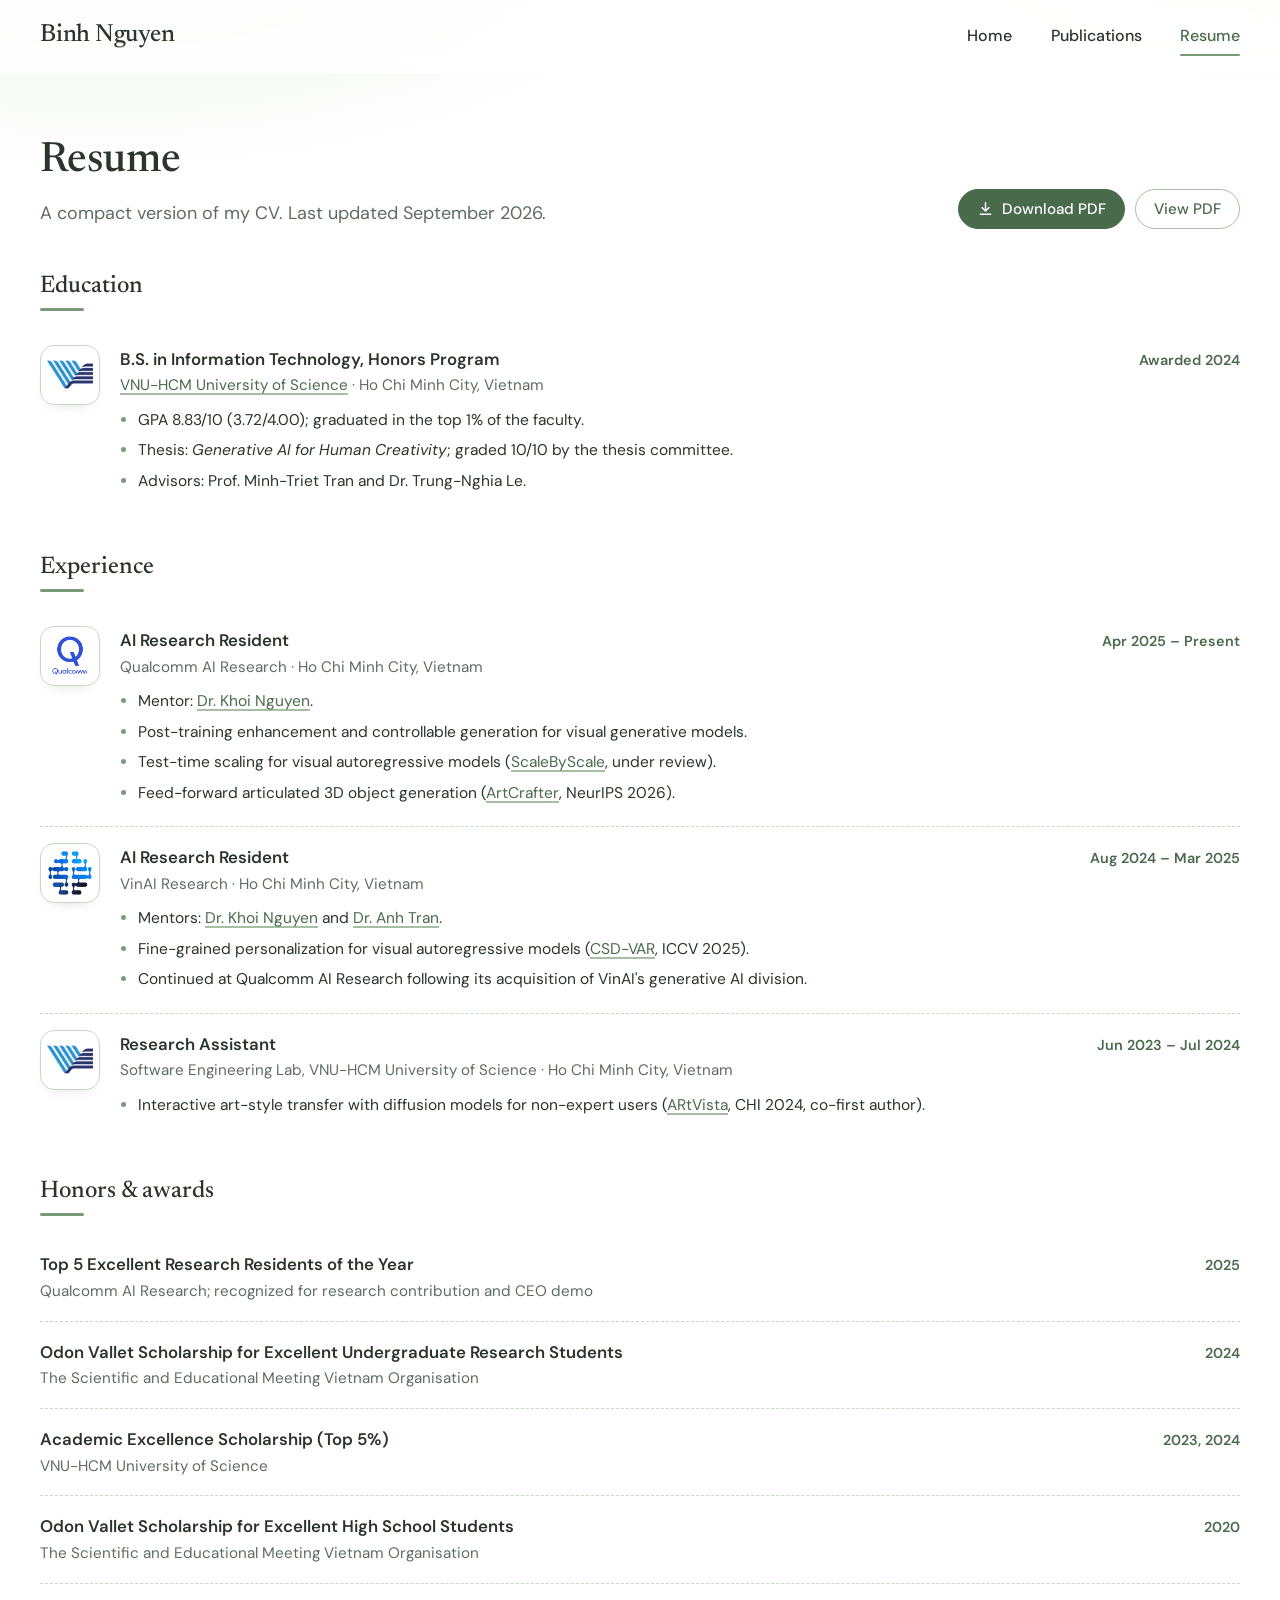
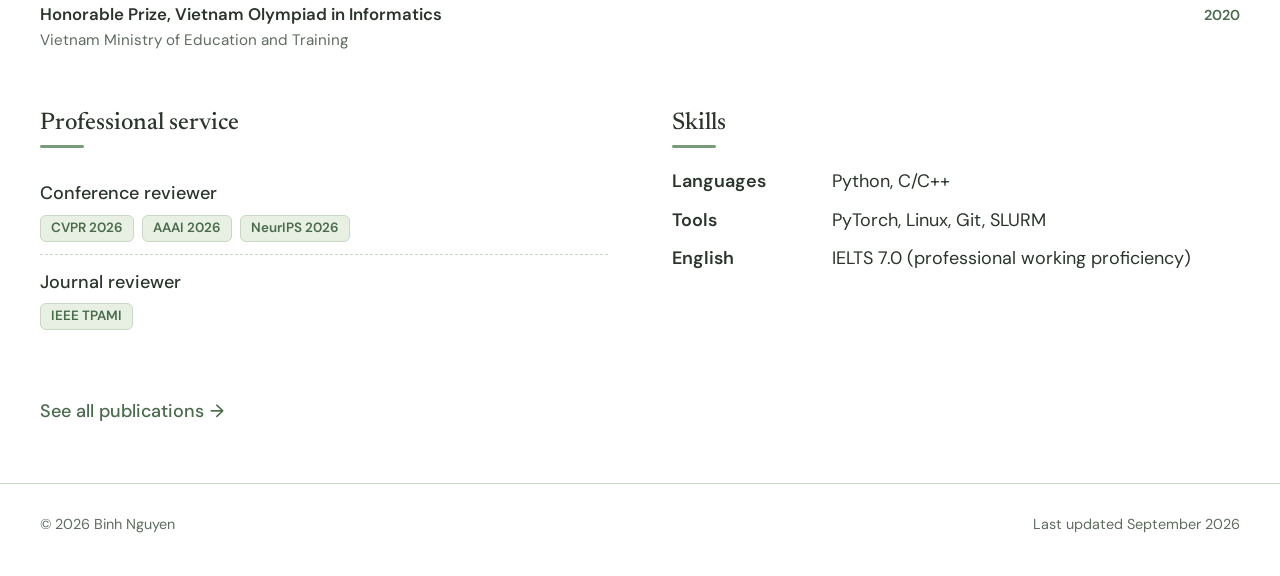
==== resume.html @ 0cb926fc "Redesign academic homepage New static site: home (about, news, research interests with pixel-art sto" ====
<!doctype html>
<html lang="en">
<head>
  <meta charset="UTF-8">
  <meta name="viewport" content="width=device-width, initial-scale=1">
  <script>document.documentElement.classList.add("js");</script>

  <!-- Google tag (gtag.js) -->
  <script async src="https://www.googletagmanager.com/gtag/js?id=G-DWE0Q09M8Z"></script>
  <script>
    window.dataLayer = window.dataLayer || [];
    function gtag(){dataLayer.push(arguments);}
    gtag('js', new Date());
    gtag('config', 'G-DWE0Q09M8Z');
  </script>

  <title>Resume · Binh Nguyen</title>
  <meta name="description" content="Resume of Quang-Binh (Binh) Nguyen: AI Research Resident at Qualcomm AI Research; B.S. in Information Technology (Honors Program), VNU-HCM University of Science.">
  <meta name="author" content="Quang-Binh Nguyen">
  <link rel="canonical" href="https://nqbinhcs.github.io/resume.html">

  <link rel="icon" href="assets/img/favicon.svg" type="image/svg+xml">
  <link rel="preconnect" href="https://fonts.googleapis.com">
  <link rel="preconnect" href="https://fonts.gstatic.com" crossorigin>
  <link href="https://fonts.googleapis.com/css2?family=DM+Sans:ital,opsz,wght@0,9..40,400;0,9..40,500;0,9..40,600;1,9..40,400&family=Newsreader:ital,opsz,wght@0,6..72,400;0,6..72,500;0,6..72,600;1,6..72,400&display=swap" rel="stylesheet">
  <link rel="stylesheet" href="assets/css/style.css">
</head>

<body>
  <header class="topbar">
    <div class="wrap">
      <a class="brand" href="index.html">Binh Nguyen</a>
      <nav class="nav" aria-label="Main">
        <a href="index.html">Home</a>
        <a href="publications.html">Publications</a>
        <a href="resume.html" aria-current="page">Resume</a>
      </nav>
    </div>
  </header>

  <main class="wrap">
    <header class="page-head resume-head reveal">
      <div>
        <h1>Resume</h1>
        <p>A compact version of my CV. Last updated September 2026.</p>
      </div>
      <div class="actions">
        <a class="btn" href="Binh_Nguyen_Resume.pdf" download>
          <svg viewBox="0 0 24 24" aria-hidden="true"><path d="M11 3h2v10.2l3.6-3.6 1.4 1.4-6 6-6-6 1.4-1.4 3.6 3.6V3ZM4 19h16v2H4v-2Z"/></svg>
          Download PDF</a>
        <a class="btn ghost" href="Binh_Nguyen_Resume.pdf" target="_blank" rel="noopener">View PDF</a>
      </div>
    </header>

    <!-- Education -->
    <section class="cv-section reveal" aria-labelledby="edu">
      <h2 class="section-title" id="edu">Education</h2>
      <div class="cv-entry">
        <div class="logo"><img src="assets/img/logos/vnuhcm.png" alt="Vietnam National University Ho Chi Minh City logo"></div>
        <div>
          <div class="cv-top">
            <span class="cv-title">B.S. in Information Technology, Honors Program</span>
            <span class="cv-when">Awarded 2024</span>
          </div>
          <p class="cv-sub"><a href="https://hcmus.edu.vn/" target="_blank" rel="noopener">VNU-HCM University of Science</a> · Ho Chi Minh City, Vietnam</p>
          <ul>
            <li>GPA 8.83/10 (3.72/4.00); graduated in the top 1% of the faculty.</li>
            <li>Thesis: <em>Generative AI for Human Creativity</em>; graded 10/10 by the thesis committee.</li>
            <li>Advisors: Prof. Minh-Triet Tran and Dr. Trung-Nghia Le.</li>
          </ul>
        </div>
      </div>
    </section>

    <!-- Experience -->
    <section class="cv-section reveal" aria-labelledby="exp">
      <h2 class="section-title" id="exp">Experience</h2>
      <div class="cv-entry">
        <div class="logo"><img src="assets/img/logos/qualcomm.png" alt="Qualcomm logo"></div>
        <div>
          <div class="cv-top">
            <span class="cv-title">AI Research Resident</span>
            <span class="cv-when">Apr 2025 – Present</span>
          </div>
          <p class="cv-sub">Qualcomm AI Research · Ho Chi Minh City, Vietnam</p>
          <ul>
            <li>Mentor: <a href="https://www.khoinguyen.org/" target="_blank" rel="noopener">Dr. Khoi Nguyen</a>.</li>
            <li>Post-training enhancement and controllable generation for visual generative models.</li>
            <li>Test-time scaling for visual autoregressive models (<a href="publications.html#scalebyscale">ScaleByScale</a>, under review).</li>
            <li>Feed-forward articulated 3D object generation (<a href="publications.html#artcrafter">ArtCrafter</a>, NeurIPS 2026).</li>
          </ul>
        </div>
      </div>
      <div class="cv-entry">
        <div class="logo"><img src="assets/img/logos/vinai.png" alt="VinAI logo"></div>
        <div>
          <div class="cv-top">
            <span class="cv-title">AI Research Resident</span>
            <span class="cv-when">Aug 2024 – Mar 2025</span>
          </div>
          <p class="cv-sub">VinAI Research · Ho Chi Minh City, Vietnam</p>
          <ul>
            <li>Mentors: <a href="https://www.khoinguyen.org/" target="_blank" rel="noopener">Dr. Khoi Nguyen</a> and <a href="https://scholar.google.com/citations?user=FYZ5ODQAAAAJ&amp;hl=en" target="_blank" rel="noopener">Dr. Anh Tran</a>.</li>
            <li>Fine-grained personalization for visual autoregressive models (<a href="publications.html#csd-var">CSD-VAR</a>, ICCV 2025).</li>
            <li>Continued at Qualcomm AI Research following its acquisition of VinAI's generative AI division.</li>
          </ul>
        </div>
      </div>
      <div class="cv-entry">
        <div class="logo"><img src="assets/img/logos/vnuhcm.png" alt="Vietnam National University Ho Chi Minh City logo"></div>
        <div>
          <div class="cv-top">
            <span class="cv-title">Research Assistant</span>
            <span class="cv-when">Jun 2023 – Jul 2024</span>
          </div>
          <p class="cv-sub">Software Engineering Lab, VNU-HCM University of Science · Ho Chi Minh City, Vietnam</p>
          <ul>
            <li>Interactive art-style transfer with diffusion models for non-expert users (<a href="publications.html#artvista">ARtVista</a>, CHI 2024, co-first author).</li>
          </ul>
        </div>
      </div>
    </section>

    <!-- Honors -->
    <section class="cv-section reveal" aria-labelledby="awards">
      <h2 class="section-title" id="awards">Honors &amp; awards</h2>
      <div class="cv-entry plain">
        <div>
          <div class="cv-top"><span class="cv-title">Top 5 Excellent Research Residents of the Year</span><span class="cv-when">2025</span></div>
          <p class="cv-sub">Qualcomm AI Research; recognized for research contribution and CEO demo</p>
        </div>
      </div>
      <div class="cv-entry plain">
        <div>
          <div class="cv-top"><span class="cv-title">Odon Vallet Scholarship for Excellent Undergraduate Research Students</span><span class="cv-when">2024</span></div>
          <p class="cv-sub">The Scientific and Educational Meeting Vietnam Organisation</p>
        </div>
      </div>
      <div class="cv-entry plain">
        <div>
          <div class="cv-top"><span class="cv-title">Academic Excellence Scholarship (Top 5%)</span><span class="cv-when">2023, 2024</span></div>
          <p class="cv-sub">VNU-HCM University of Science</p>
        </div>
      </div>
      <div class="cv-entry plain">
        <div>
          <div class="cv-top"><span class="cv-title">Odon Vallet Scholarship for Excellent High School Students</span><span class="cv-when">2020</span></div>
          <p class="cv-sub">The Scientific and Educational Meeting Vietnam Organisation</p>
        </div>
      </div>
      <div class="cv-entry plain">
        <div>
          <div class="cv-top"><span class="cv-title">Honorable Prize, Vietnam Olympiad in Informatics</span><span class="cv-when">2020</span></div>
          <p class="cv-sub">Vietnam Ministry of Education and Training</p>
        </div>
      </div>
    </section>

    <!-- Service + skills -->
    <section class="cv-section two-col reveal" aria-label="Service and skills">
      <div>
        <h2 class="section-title" id="service">Professional service</h2>
        <ul class="plain-list">
          <li><span class="what">Conference reviewer
            <span class="venue-row"><span class="venue">CVPR 2026</span><span class="venue">AAAI 2026</span><span class="venue">NeurIPS 2026</span></span></span></li>
          <li><span class="what">Journal reviewer
            <span class="venue-row"><span class="venue">IEEE TPAMI</span></span></span></li>
        </ul>
      </div>
      <div>
        <h2 class="section-title" id="skills">Skills</h2>
        <dl class="skills">
          <dt>Languages</dt><dd>Python, C/C++</dd>
          <dt>Tools</dt><dd>PyTorch, Linux, Git, SLURM</dd>
          <dt>English</dt><dd>IELTS 7.0 (professional working proficiency)</dd>
        </dl>
      </div>
    </section>

    <p class="reveal" style="margin: 28px 0 56px">
      <a class="more-link" href="publications.html">See all publications <span aria-hidden="true">→</span></a>
    </p>
  </main>

  <footer class="footer">
    <div class="wrap">
      <span>© <span id="year">2026</span> Binh Nguyen</span>
      <span>Last updated September 2026</span>
    </div>
  </footer>

  <script src="assets/js/main.js"></script>
</body>
</html>
---- assets/css/style.css ----
/* ==========================================================================
   Binh Nguyen — academic homepage
   Palette: #E7F0E2 #C7D9C4 #A6BFA2 #7A9B7A on white
   ========================================================================== */

:root {
  --bg: #FFFFFF;
  --tint: #F5F9F3;         /* barely-green wash for boxes */
  --surface: #E7F0E2;
  --line: #C7D9C4;
  --accent-soft: #A6BFA2;
  --accent: #7A9B7A;
  --accent-ink: #4A6A4C;   /* deeper green for text-size links (contrast >= 4.5:1) */
  --text: #2B352C;
  --muted: #5F6C60;
  --white: #FFFFFF;

  --serif: 'Newsreader', Georgia, 'Times New Roman', serif;
  --sans: 'DM Sans', -apple-system, BlinkMacSystemFont, 'Segoe UI', sans-serif;

  --radius: 14px;
  --shadow: 0 10px 30px -12px rgba(43, 53, 44, 0.22);
  --ease: cubic-bezier(.2, .7, .2, 1);
  --page: 1280px;
  --gutter: clamp(16px, 4vw, 40px);
}

*, *::before, *::after { box-sizing: border-box; }

html { scroll-behavior: smooth; scroll-padding-top: 88px; }

body {
  margin: 0;
  background:
    radial-gradient(900px 420px at 8% -120px, rgba(199, 217, 196, .45), transparent 70%),
    radial-gradient(700px 360px at 100% -160px, rgba(231, 240, 226, .8), transparent 70%),
    var(--bg);
  background-repeat: no-repeat;
  color: var(--text);
  font-family: var(--sans);
  font-size: 18px;
  line-height: 1.7;
  -webkit-font-smoothing: antialiased;
  text-rendering: optimizeLegibility;
}

img, video { max-width: 100%; display: block; }

a {
  color: var(--accent-ink);
  text-decoration: underline;
  text-decoration-color: var(--accent-soft);
  text-decoration-thickness: 1.5px;
  text-underline-offset: 3px;
  transition: color .2s, text-decoration-color .2s;
}
a:hover { color: var(--text); text-decoration-color: var(--accent); }

:focus-visible { outline: 2px solid var(--accent); outline-offset: 3px; border-radius: 4px; }

h1, h2, h3 { font-family: var(--serif); font-weight: 500; line-height: 1.25; margin: 0; color: var(--text); }

strong, b { font-weight: 600; }

::selection { background: var(--line); }

.wrap { max-width: var(--page); margin: 0 auto; padding: 0 var(--gutter); }

/* ---------- Top bar ---------- */
.topbar {
  position: sticky; top: 0; z-index: 50;
  background: rgba(255, 255, 255, 0.78);
  backdrop-filter: saturate(140%) blur(10px);
  -webkit-backdrop-filter: saturate(140%) blur(10px);
  border-bottom: 1px solid transparent;
  transition: border-color .3s, box-shadow .3s;
}
.topbar.scrolled { border-bottom-color: var(--line); box-shadow: 0 6px 20px -18px rgba(43,53,44,.5); }
.topbar .wrap { display: flex; align-items: center; justify-content: space-between; height: 72px; gap: 16px; }

.brand {
  font-family: var(--serif); font-size: 1.55rem; font-weight: 500;
  color: var(--text); text-decoration: none; letter-spacing: -0.01em; white-space: nowrap;
}
.brand:hover { color: var(--accent-ink); }

.nav { display: flex; gap: clamp(14px, 3vw, 40px); }
.nav a {
  position: relative; color: var(--text); text-decoration: none;
  font-size: 1rem; font-weight: 500; padding: 4px 0;
}
.nav a::after {
  content: ""; position: absolute; left: 0; right: 0; bottom: -2px; height: 2px;
  background: var(--accent); border-radius: 2px;
  transform: scaleX(0); transform-origin: left; transition: transform .35s var(--ease);
}
.nav a:hover::after, .nav a[aria-current="page"]::after { transform: scaleX(1); }
.nav a[aria-current="page"] { color: var(--accent-ink); }

/* ---------- Hero (three columns, as sketched) ---------- */
.hero {
  display: grid;
  grid-template-columns: 270px minmax(0, 1fr) 350px;
  align-items: stretch;
  margin: clamp(32px, 7vh, 72px) auto clamp(48px, 8vh, 88px);
}
.hero > * { padding: 4px clamp(24px, 3vw, 44px); }
.hero > :first-child { padding-left: 0; }
.hero > :last-child { padding-right: 0; }
.hero-about { border-left: 2px solid var(--line); }

.hero-photo { display: flex; flex-direction: column; justify-content: flex-start; gap: 16px; padding-top: 8px; }
.hero-photo .socials { display: grid; grid-template-columns: 1fr 1fr; margin-top: 4px; }
.hero-photo .socials a { justify-content: flex-start; }
.photo-frame {
  position: relative; border-radius: 18px;
  transition: transform .5s var(--ease);
}
.photo-frame::before {
  content: ""; position: absolute; inset: 0; border-radius: inherit;
  background: var(--surface); border: 1.5px solid var(--accent-soft);
  transform: translate(10px, 10px); transition: transform .5s var(--ease); z-index: 0;
}
.photo-frame img {
  position: relative; z-index: 1; width: 100%; aspect-ratio: 4 / 5; object-fit: cover;
  height: auto; object-position: 57% 55%; border-radius: inherit;
}
.photo-frame:hover { transform: translate(-3px, -3px); }
.photo-frame:hover::before { transform: translate(15px, 15px); }

.photo-quote {
  margin: 6px 0 0; font-family: var(--serif); font-style: italic;
  font-size: 1.1rem; line-height: 1.5; color: var(--muted);
}

.eyebrow {
  display: inline-block; font-family: var(--serif); font-size: 1.65rem; font-weight: 500;
  margin-bottom: 14px; position: relative;
}

.hero-about p { margin: 0 0 12px; max-width: 64ch; }
.hero-about .hello { font-family: var(--serif); font-size: 1.35rem; margin-bottom: 10px; }

.socials { display: flex; flex-wrap: wrap; gap: 8px; margin: 18px 0 0; padding: 0; list-style: none; }
.socials a {
  display: inline-flex; align-items: center; gap: 8px;
  padding: 5px 13px 5px 11px; border-radius: 999px;
  background: var(--surface); border: 1px solid var(--line);
  color: var(--text); text-decoration: none; font-size: .92rem; font-weight: 500;
  transition: background .25s, transform .25s var(--ease), border-color .25s;
}
.socials a:hover { background: var(--line); border-color: var(--accent-soft); transform: translateY(-2px); }
.socials svg { width: 17px; height: 17px; fill: var(--accent-ink); flex: none; }

/* News column — a soft box */
.hero > .hero-news {
  display: flex; flex-direction: column; min-height: 0;
  margin-left: clamp(8px, 1.5vw, 20px);
  padding: 22px 22px 14px;
  background: var(--tint); border: 1px solid var(--line); border-radius: 18px;
  box-shadow: 0 12px 30px -24px rgba(43,53,44,.35);
}
.hero-news .eyebrow { font-size: 1.45rem; margin-bottom: 10px; }
.news-scroll {
  /* height:0 + flex:1 → fills the column without making the hero taller */
  position: relative; flex: 1 1 auto; overflow-y: auto; height: 0; min-height: 220px;
  padding-right: 8px; margin-right: -8px;
  scrollbar-width: thin; scrollbar-color: var(--accent-soft) transparent;
  overscroll-behavior: contain;
  -webkit-mask-image: linear-gradient(to bottom, #000 82%, transparent);
          mask-image: linear-gradient(to bottom, #000 82%, transparent);
  transition: max-height .6s var(--ease);
}
.news-scroll.expanded { height: auto; -webkit-mask-image: none; mask-image: none; }
.news-list { list-style: none; margin: 0; padding: 0 0 24px; }
.news-list li {
  position: relative; padding: 0 0 12px 20px; font-size: .95rem; line-height: 1.6;
}
.news-list li + li { border-top: 1px dashed var(--line); padding-top: 12px; }
.news-list li + li::before { top: calc(12px + .55em); }
.news-list li::before {
  content: ""; position: absolute; left: 0; top: .55em; width: 8px; height: 8px;
  border-radius: 50%; background: var(--accent-soft); box-shadow: 0 0 0 3px var(--tint);
}
.news-list li:first-child::before { background: var(--accent); }
.news-date {
  display: block; font-size: .78rem; font-weight: 600; letter-spacing: .06em;
  color: var(--accent-ink); text-transform: uppercase;
}
.news-toggle {
  align-self: flex-start; margin-top: 6px;
  background: none; border: none; padding: 4px 0; cursor: pointer;
  font: 500 .92rem var(--sans); color: var(--accent-ink);
  display: inline-flex; align-items: center; gap: 6px;
}
.news-toggle:hover { color: var(--text); }
.news-toggle .chev { transition: transform .3s var(--ease); }
.news-toggle[aria-expanded="true"] .chev { transform: rotate(180deg); }

/* ---------- Sections ---------- */
.section { padding: clamp(36px, 6vh, 64px) 0; border-top: 1px solid var(--line); }
.section-title {
  font-size: clamp(1.6rem, 2.4vw, 1.9rem); margin-bottom: 26px; position: relative; padding-bottom: 10px;
}
.section-title::after {
  content: ""; position: absolute; left: 0; bottom: 0; width: 44px; height: 3px;
  background: var(--accent); border-radius: 3px;
}
.section-lead { max-width: 68ch; margin: 0 0 28px; color: var(--text); font-size: 1.05rem; }

/* Research interests */
.interests { list-style: none; padding: 0; margin: 0; display: grid; gap: 14px; }
.interest {
  position: relative; padding: 20px 24px 20px 64px;
  background: var(--white); border: 1px solid var(--line); border-radius: var(--radius);
  transition: transform .35s var(--ease), box-shadow .35s var(--ease), border-color .35s;
}
.interest:hover { transform: translateY(-2px); box-shadow: var(--shadow); border-color: var(--accent-soft); }
.interest .num {
  position: absolute; left: 20px; top: 20px; width: 30px; height: 30px; border-radius: 50%;
  display: grid; place-items: center; background: var(--surface); color: var(--accent-ink);
  font-family: var(--serif); font-size: 1rem; font-weight: 600;
}
.interest h3 { font-size: 1.22rem; margin-bottom: 4px; }
.interest p { margin: 0; max-width: 72ch; }
.interest.future { background: linear-gradient(120deg, var(--surface), var(--tint) 70%); border-style: dashed; }
.chips { display: flex; flex-wrap: wrap; gap: 8px; margin-top: 10px; }
.chip {
  display: inline-block; padding: 1px 12px; border-radius: 999px; font-size: .84rem; font-weight: 500;
  background: var(--surface); border: 1px solid var(--line); color: var(--accent-ink); text-decoration: none;
}
a.chip:hover { background: var(--line); color: var(--text); }

/* Publications */
.pubs { display: grid; gap: 18px; }
.pub {
  display: grid; grid-template-columns: 200px minmax(0, 1fr); gap: 24px; align-items: start;
  padding: 18px; border-radius: var(--radius); border: 1px solid transparent;
  transition: background .35s, box-shadow .35s var(--ease), transform .35s var(--ease), border-color .35s;
  scroll-margin-top: 96px;
}
.pub:hover { background: var(--tint); border-color: var(--line); box-shadow: var(--shadow); transform: translateY(-2px); }
.pub:target { background: var(--tint); border-color: var(--accent-soft); }
.pub.full { grid-template-columns: minmax(0, 36%) minmax(0, 1fr); gap: 32px; padding: 24px; }

.teaser {
  position: relative; border-radius: 10px; overflow: hidden; aspect-ratio: 16 / 10;
  background: var(--surface); border: 1px solid var(--line);
}
.teaser video, .teaser img { width: 100%; height: 100%; object-fit: contain; }
.teaser.placeholder {
  display: grid; place-items: center; text-align: center; padding: 12px;
  background:
    radial-gradient(circle at 20% 25%, rgba(255,255,255,.7), transparent 45%),
    linear-gradient(135deg, var(--surface), var(--line) 60%, var(--accent-soft));
}
.teaser.placeholder span { font-family: var(--serif); font-size: 1.45rem; font-weight: 500; color: var(--accent-ink); }

.pub-title { font-size: 1.18rem; font-weight: 600; line-height: 1.35; margin-bottom: 6px; }
.pub-authors { margin: 0; color: var(--muted); font-size: .95rem; line-height: 1.55; }
.pub-authors .me { color: var(--text); font-weight: 600; }
.venue-full { margin: 2px 0 0; font-style: italic; color: var(--muted); font-size: .92rem; }
.pub-meta { display: flex; flex-wrap: wrap; align-items: center; gap: 6px 14px; margin-top: 8px; font-size: .92rem; }
.venue {
  display: inline-block; padding: 1px 10px; border-radius: 6px; font-weight: 600; font-size: .84rem;
  background: var(--surface); color: var(--accent-ink); border: 1px solid var(--line);
}
.venue.review { background: transparent; color: var(--muted); border-style: dashed; }
.pub-links { display: flex; flex-wrap: wrap; gap: 4px 12px; }
.pub-links a { font-weight: 500; text-decoration: none; }
.pub-links a:hover { text-decoration: underline; text-decoration-color: var(--accent); }

.tldr { margin-top: 10px; }
.tldr summary {
  cursor: pointer; list-style: none; display: inline-flex; align-items: center; gap: 6px;
  font-size: .88rem; font-weight: 600; color: var(--accent-ink); letter-spacing: .03em;
}
.tldr summary::-webkit-details-marker { display: none; }
.tldr summary::after { content: "▾"; transition: transform .3s var(--ease); }
.tldr[open] summary::after { transform: rotate(180deg); }
.tldr p {
  margin: 8px 0 0; padding: 10px 14px; border-left: 3px solid var(--accent-soft);
  background: var(--surface); border-radius: 0 8px 8px 0; font-size: .96rem; max-width: 70ch;
}
.pub.full .tldr p { background: transparent; padding: 2px 0 0 14px; }

.more-link { display: inline-flex; align-items: center; gap: 6px; margin-top: 18px; font-weight: 500; text-decoration: none; }
.more-link span { transition: transform .3s var(--ease); }
.more-link:hover span { transform: translateX(4px); }
.note { color: var(--muted); font-size: .9rem; margin: 0 0 18px; }

/* Still-image teaser (wide figures are shown whole) */
.teaser.still { background: var(--white); }
.teaser.still img { object-fit: contain; }

/* "Coming soon" link badge */
.soon {
  display: inline-flex; align-items: center; gap: 4px; font-weight: 500; color: var(--muted);
  border: 1px dashed var(--accent-soft); border-radius: 6px; padding: 0 7px; font-size: .88rem; cursor: default;
}
.soon small { font-size: .72rem; letter-spacing: .04em; text-transform: uppercase; color: var(--accent-ink); }

/* ---------- ArtCrafter: inputs → animated articulated 3D reconstruction ---------- */
@property --ac-body { syntax: "<color>"; inherits: true; initial-value: #E3E5E1; }
@property --ac-dl   { syntax: "<color>"; inherits: true; initial-value: #E9EAE6; }
@property --ac-dr   { syntax: "<color>"; inherits: true; initial-value: #EDEEEA; }

.teaser.ac {
  container-type: inline-size;
  display: grid; grid-template-columns: 27% 9% 1fr; align-items: center;
  padding: 0 0 0 3%;
  background: radial-gradient(circle at 70% 45%, #fff, var(--tint) 70%);
  --T: 10s;
}
.ac-inputs { display: flex; flex-direction: column; gap: 2.2cqw; }
.ac-in { margin: 0; position: relative; border-radius: 1.6cqw; overflow: hidden; background: #fff; border: .5cqw solid; }
.ac-in img { width: 100%; height: auto; aspect-ratio: 1; object-fit: cover; display: block; }
.ac-in figcaption {
  position: absolute; left: 0; right: 0; bottom: 0; text-align: center; color: #fff;
  font: 600 2.6cqw/1.7 var(--sans); letter-spacing: .04em;
}
.ac-in.rest { border-color: #F06A6A; animation: ac-rest var(--T) ease-in-out infinite; }
.ac-in.rest figcaption { background: #F06A6A; }
.ac-in.open { border-color: #2EBD4E; animation: ac-open var(--T) ease-in-out infinite; }
.ac-in.open figcaption { background: #2EBD4E; }
@keyframes ac-rest { 0%, 20%, 80%, 100% { opacity: 1; transform: scale(1); } 32%, 68% { opacity: .38; transform: scale(.94); } }
@keyframes ac-open { 0%, 20%, 80%, 100% { opacity: .38; transform: scale(.94); } 32%, 68% { opacity: 1; transform: scale(1); } }

.ac-arrow { text-align: center; color: var(--accent); font-size: 5cqw; }
.ac-arrow span { display: inline-block; animation: ac-nudge 1.6s ease-in-out infinite; }
@keyframes ac-nudge { 50% { transform: translateX(1cqw); } }

.ac-stage {
  position: relative; height: 62.5cqw; perspective: 140cqw;
  display: grid; place-items: center;
}
.ac-shadow {
  position: absolute; left: 50%; bottom: 7cqw; width: 30cqw; height: 5cqw; transform: translateX(-50%);
  background: radial-gradient(closest-side, rgba(43,53,44,.22), transparent); border-radius: 50%;
}
.ac-spin { transform-style: preserve-3d; animation: ac-spin var(--T) ease-in-out infinite; }
@keyframes ac-spin {
  0%, 100% { transform: rotateX(-15deg) rotateY(-44deg); }
  50% { transform: rotateX(-13deg) rotateY(-30deg); }
}
.ac-fridge {
  --W: 20cqw; --H: 42cqw; --D: 15cqw; --t: 1.3cqw;
  position: relative; width: var(--W); height: var(--H); transform-style: preserve-3d;
  animation: ac-color var(--T) ease-in-out infinite;
}
@keyframes ac-color {
  0%, 6%, 96%, 100% { --ac-body: #E3E5E1; --ac-dl: #E9EAE6; --ac-dr: #EDEEEA; }
  16%, 86% { --ac-body: #22C3BE; --ac-dl: #EFA07A; --ac-dr: #E57DB0; }
}

/* generic box: 6 faces around the element's own center */
.ac-box { position: absolute; inset: 0; transform-style: preserve-3d; }
.ac-box > i { position: absolute; display: block; background-color: var(--c); backface-visibility: hidden; }
.ac-box > .f-front, .ac-box > .f-back { width: var(--bw); height: var(--bh); left: 0; top: 0; }
.ac-box > .f-front { transform: translateZ(calc(var(--bd) / 2)); }
.ac-box > .f-back  { transform: rotateY(180deg) translateZ(calc(var(--bd) / 2)); background-image: linear-gradient(rgba(0,0,0,.18), rgba(0,0,0,.18)); }
.ac-box > .f-left, .ac-box > .f-right { width: var(--bd); height: var(--bh); top: 0; left: calc((var(--bw) - var(--bd)) / 2); }
.ac-box > .f-left  { transform: rotateY(-90deg) translateZ(calc(var(--bw) / 2)); background-image: linear-gradient(rgba(0,0,0,.08), rgba(0,0,0,.08)); }
.ac-box > .f-right { transform: rotateY(90deg) translateZ(calc(var(--bw) / 2)); background-image: linear-gradient(rgba(0,0,0,.14), rgba(0,0,0,.14)); }
.ac-box > .f-top, .ac-box > .f-bottom { width: var(--bw); height: var(--bd); left: 0; top: calc((var(--bh) - var(--bd)) / 2); }
.ac-box > .f-top    { transform: rotateX(90deg) translateZ(calc(var(--bh) / 2)); background-image: linear-gradient(rgba(255,255,255,.28), rgba(255,255,255,.28)); }
.ac-box > .f-bottom { transform: rotateX(-90deg) translateZ(calc(var(--bh) / 2)); }

.ac-body { --bw: var(--W); --bh: var(--H); --bd: var(--D); --c: var(--ac-body); }
/* the front of the body is the open cavity */
.ac-body > .f-front {
  background: #D8D2C3 repeating-linear-gradient(to bottom, transparent 0 7cqw, rgba(0,0,0,.08) 7cqw calc(7cqw + .5cqw));
  box-shadow: inset 0 0 0 1.1cqw var(--ac-body), inset 0 0 3cqw 1.4cqw rgba(0,0,0,.25);
}

.ac-hinge {
  position: absolute; top: 0; height: var(--H); transform-style: preserve-3d;
}
.ac-hinge.left  { left: 0; width: calc(var(--W) * .42); transform-origin: 0 50%; animation: ac-left var(--T) ease-in-out infinite; }
.ac-hinge.right { right: 0; width: calc(var(--W) * .58); transform-origin: 100% 50%; animation: ac-right var(--T) ease-in-out infinite; }
@keyframes ac-left {
  0%, 22%, 82%, 100% { transform: translateZ(calc(var(--D) / 2 + var(--t) / 2)) rotateY(0deg); }
  38%, 64% { transform: translateZ(calc(var(--D) / 2 + var(--t) / 2)) rotateY(-112deg); }
}
@keyframes ac-right {
  0%, 24%, 80%, 100% { transform: translateZ(calc(var(--D) / 2 + var(--t) / 2)) rotateY(0deg); }
  40%, 62% { transform: translateZ(calc(var(--D) / 2 + var(--t) / 2)) rotateY(72deg); }
}
.ac-door { --bh: var(--H); --bd: var(--t); }
.ac-door.left  { --bw: calc(var(--W) * .42); --c: var(--ac-dl); }
.ac-door.right { --bw: calc(var(--W) * .58); --c: var(--ac-dr); }
.ac-door.left > .f-front::after {
  content: ""; position: absolute; left: 30%; top: 30%; width: 40%; height: 9%;
  border-radius: 1cqw; background: rgba(40,40,40,.55);
}
.ac-handle {
  position: absolute; left: 9%; top: 36%; width: .9cqw; height: 10cqw; border-radius: 1cqw;
  background: var(--ac-dr); filter: brightness(1.12);
  transform: translateZ(calc(var(--t) / 2 + .5cqw)); box-shadow: .3cqw .3cqw 0 rgba(0,0,0,.15);
}

@media (prefers-reduced-motion: reduce) {
  .ac-fridge { --ac-body: #22C3BE; --ac-dl: #EFA07A; --ac-dr: #E57DB0; }
  .ac-spin { transform: rotateX(-14deg) rotateY(-36deg); }
  .ac-hinge.left  { transform: translateZ(calc(var(--D) / 2 + var(--t) / 2)) rotateY(-112deg); }
  .ac-hinge.right { transform: translateZ(calc(var(--D) / 2 + var(--t) / 2)) rotateY(72deg); }
}

/* Service + honors */
.two-col { display: grid; grid-template-columns: 1fr 1fr; gap: clamp(24px, 5vw, 64px); }
.two-col .section-title { margin-bottom: 20px; }
.plain-list { list-style: none; margin: 0; padding: 0; }
.plain-list li {
  display: flex; justify-content: space-between; align-items: baseline; gap: 16px;
  padding: 12px 0; border-bottom: 1px dashed var(--line);
}
.plain-list li:last-child { border-bottom: none; }
.plain-list .what { font-weight: 500; }
.plain-list .sub { display: block; color: var(--muted); font-size: .9rem; font-weight: 400; }
.plain-list .when { color: var(--accent-ink); font-weight: 600; font-size: .92rem; white-space: nowrap; }
.venue-row { display: flex; flex-wrap: wrap; gap: 8px; margin-top: 6px; }

/* Page header (publications page) */
.page-head { padding: clamp(36px, 7vh, 64px) 0 12px; }
.page-head h1 { font-size: clamp(2rem, 4vw, 2.6rem); }
.page-head p { color: var(--muted); max-width: 64ch; margin: 10px 0 0; }

/* Footer */
.footer { border-top: 1px solid var(--line); padding: 28px 0 40px; color: var(--muted); font-size: .9rem; }
.footer .wrap { display: flex; flex-wrap: wrap; justify-content: space-between; gap: 8px; }

/* human + robot mark after the dream sentence */
.dream-icon { display: inline-block; vertical-align: -8px; margin-left: 8px; }
.dream-icon svg { width: 70px; height: 31px; fill: var(--accent); stroke: var(--accent); stroke-width: 0; }
.dream-icon svg path[d^="M53"] { fill: none; stroke-width: 1.6; stroke-linecap: round; }
.dream-icon .eye { fill: #fff; }
.dream-icon .arm { fill: none; stroke: var(--accent); stroke-width: 3; stroke-linecap: round; }
.dream-icon .robot-arm { stroke: var(--accent-ink); }
.dream-icon .clasp { fill: #E39B4B; }
.dream-icon .finger { fill: none; stroke: #fff; stroke-width: 1; stroke-linecap: round; opacity: .8; }
.dream-icon .shake { transform-origin: 32px 15px; animation: shake 2.4s ease-in-out infinite; }
@keyframes shake { 0%, 55%, 100% { transform: translateY(0); } 65% { transform: translateY(-1.5px); } 75% { transform: translateY(1px); } 85% { transform: translateY(-1px); } }
.cv-entry.plain { grid-template-columns: 1fr; }

/* ---------- Buttons ---------- */
.btn {
  display: inline-flex; align-items: center; gap: 8px; cursor: pointer;
  padding: 9px 18px; border-radius: 999px; font: 500 .95rem var(--sans); text-decoration: none;
  border: 1px solid var(--accent-ink); background: var(--accent-ink); color: #fff;
  transition: background .25s, transform .25s var(--ease), box-shadow .25s;
}
.btn:hover { background: #3C5A3E; color: #fff; transform: translateY(-2px); box-shadow: 0 8px 18px -10px rgba(74,106,76,.8); }
.btn.ghost { background: transparent; color: var(--accent-ink); border-color: var(--accent-soft); }
.btn.ghost:hover { background: var(--surface); color: var(--text); box-shadow: none; }
.btn svg { width: 17px; height: 17px; fill: currentColor; flex: none; }

/* ---------- Research story (pixel animation) ---------- */
.research-intro {
  display: grid; grid-template-columns: minmax(0, 1fr) minmax(0, 1.25fr);
  gap: clamp(24px, 4vw, 56px); align-items: center; margin-bottom: 32px;
}
.research-intro .section-lead { margin: 0; }
.research-intro .section-lead + .section-lead { margin-top: 14px; }
.story { margin: 0; }
.story-stage {
  position: relative; border-radius: 16px; overflow: hidden;
  border: 1px solid var(--line); background: var(--tint);
  box-shadow: 0 16px 36px -26px rgba(43,53,44,.45);
}
.story canvas {
  display: block; width: 100%; height: auto; aspect-ratio: 16 / 9;
  image-rendering: pixelated; image-rendering: crisp-edges;
}
.story-play {
  position: absolute; right: 10px; bottom: 10px; width: 34px; height: 34px; border-radius: 50%;
  border: 1px solid var(--line); background: rgba(255,255,255,.85); cursor: pointer;
  display: grid; place-items: center; color: var(--accent-ink);
  opacity: .0; transition: opacity .25s;
}
.story-stage:hover .story-play, .story-play:focus-visible, .story-play.show { opacity: 1; }
.story-play svg { width: 14px; height: 14px; fill: currentColor; }
.story-steps { display: flex; gap: 6px; margin-top: 12px; }
.story-steps button {
  flex: 1; cursor: pointer; text-align: left;
  padding: 6px 10px 7px; border-radius: 10px; border: 1px solid var(--line); background: var(--white);
  font: 600 .78rem var(--sans); letter-spacing: .06em; text-transform: uppercase; color: var(--muted);
  position: relative; overflow: hidden; transition: color .25s, border-color .25s, background .25s;
}
.story-steps button span { display: block; font-weight: 500; letter-spacing: 0; text-transform: none; font-size: .86rem; }
.story-steps button::after {
  content: ""; position: absolute; left: 0; bottom: 0; height: 2px; width: var(--p, 0%); background: var(--accent);
}
.story-steps button.active { color: var(--accent-ink); border-color: var(--accent-soft); background: var(--tint); }
.story-caption { margin: 10px 2px 0; font-family: var(--serif); font-style: italic; color: var(--muted); font-size: 1.02rem; line-height: 1.5; min-height: 3em; }

/* ---------- Get in touch ---------- */
.contact {
  display: grid; grid-template-columns: minmax(0, 1.3fr) minmax(0, 1fr); gap: clamp(20px, 4vw, 48px);
  align-items: center; padding: clamp(24px, 4vw, 36px);
  background: var(--tint); border: 1px solid var(--line); border-radius: 20px;
}
.contact .section-title { margin-bottom: 14px; }
.contact p { margin: 0; max-width: 56ch; }
.contact-actions { display: flex; flex-direction: column; gap: 14px; align-items: flex-start; }
.email-line {
  display: flex; align-items: center; gap: 8px; flex-wrap: wrap;
  font-weight: 600; font-size: 1.05rem; color: var(--text);
}
.copy-btn {
  border: 1px solid var(--line); background: var(--white); border-radius: 8px; cursor: pointer;
  font: 500 .82rem var(--sans); color: var(--accent-ink); padding: 3px 10px;
  transition: background .2s;
}
.copy-btn:hover { background: var(--surface); }
.contact-meta { color: var(--muted); font-size: .92rem; display: flex; align-items: center; gap: 8px; }
.contact-meta .dot { width: 8px; height: 8px; border-radius: 50%; background: var(--accent); box-shadow: 0 0 0 4px rgba(122,155,122,.2); animation: pulse 2.4s infinite; }
@keyframes pulse { 50% { box-shadow: 0 0 0 7px rgba(122,155,122,0); } }

/* ---------- Resume page ---------- */
.resume-head { display: flex; flex-wrap: wrap; align-items: flex-end; justify-content: space-between; gap: 18px; }
.resume-head .actions { display: flex; flex-wrap: wrap; gap: 10px; }
.cv-section { padding: 30px 0 8px; }
.cv-section .section-title { margin-bottom: 18px; font-size: 1.5rem; }
.cv-entry {
  display: grid; grid-template-columns: 60px minmax(0, 1fr); gap: 20px;
  padding: 16px 0; border-bottom: 1px dashed var(--line);
}
.cv-entry:last-child { border-bottom: none; }
.logo {
  width: 60px; height: 60px; border-radius: 14px; background: var(--white);
  border: 1px solid var(--line); display: grid; place-items: center; overflow: hidden;
  box-shadow: 0 6px 16px -12px rgba(43,53,44,.4);
  transition: transform .35s var(--ease);
}
.cv-entry:hover .logo { transform: rotate(-4deg) scale(1.05); }
.logo img { width: 78%; height: 78%; object-fit: contain; }
.logo.mono {
  background: linear-gradient(140deg, var(--surface), var(--line));
  font-family: var(--serif); font-weight: 600; font-size: 1.05rem; color: var(--accent-ink); letter-spacing: .02em;
}
.cv-top { display: flex; flex-wrap: wrap; justify-content: space-between; gap: 2px 16px; align-items: baseline; }
.cv-title { font-family: var(--sans); font-size: 1.05rem; font-weight: 600; }
.cv-when { color: var(--accent-ink); font-size: .9rem; font-weight: 600; white-space: nowrap; }
.cv-sub { color: var(--muted); font-size: .95rem; margin: 0; }
.cv-entry ul { margin: 8px 0 0; padding-left: 18px; }
.cv-entry li { margin: 4px 0; font-size: .97rem; }
.cv-entry li::marker { color: var(--accent); }
.skills { display: grid; grid-template-columns: 140px minmax(0, 1fr); gap: 8px 20px; margin: 0; }
.skills dt { font-weight: 600; }
.skills dd { margin: 0; color: var(--text); }

@media print {
  .topbar, .footer, .resume-head .actions, .story-play { display: none !important; }
  body { background: #fff; font-size: 12pt; }
  .js .reveal { opacity: 1 !important; transform: none !important; }
}

/* ---------- Reveal on scroll ---------- */
.js .reveal { opacity: 0; transform: translateY(18px); transition: opacity .8s var(--ease), transform .8s var(--ease); }
.js .reveal.in { opacity: 1; transform: none; }

@media (prefers-reduced-motion: reduce) {
  html { scroll-behavior: auto; }
  *, *::before, *::after { transition: none !important; animation: none !important; }
  .js .reveal { opacity: 1; transform: none; }
}

/* ---------- Responsive ---------- */
@media (max-width: 1100px) {
  .hero { grid-template-columns: 220px minmax(0, 1fr); row-gap: 40px; }
  .hero > .hero-news { grid-column: 1 / -1; margin-left: 0; padding: 22px 22px 14px; }
  .news-scroll { height: 320px; flex: none; }
}

@media (max-width: 900px) {
  .research-intro { grid-template-columns: 1fr; }
  .contact { grid-template-columns: 1fr; }
}

@media (max-width: 720px) {
  body { font-size: 17px; }
  .story-steps button { padding: 5px 7px 6px; font-size: .7rem; }
  .story-steps button span { font-size: .78rem; }
  .cv-entry { grid-template-columns: 46px minmax(0, 1fr); gap: 14px; }
  .logo { width: 46px; height: 46px; border-radius: 11px; }
  .logo.mono { font-size: .85rem; }
  .skills { grid-template-columns: 1fr; gap: 2px; }
  .skills dd { margin-bottom: 10px; }
  .topbar .wrap { height: 64px; }
  .brand { font-size: 1.3rem; }
  .nav { gap: 16px; }
  .nav a { font-size: .95rem; }

  .hero { grid-template-columns: 1fr; row-gap: 32px; }
  .hero > * { padding: 0; }
  .hero > .hero-news { padding: 18px 16px 12px; }
  .hero-about { border-left: none; }
  .hero-photo { flex-direction: row; flex-wrap: wrap; align-items: center; gap: 16px 20px; }
  .hero-photo .socials { flex-basis: 100%; display: flex; flex-wrap: wrap; }
  .photo-frame { width: 140px; flex: none; }
  .photo-frame::before { transform: translate(7px, 7px); }
  .photo-quote { margin: 0; font-size: 1rem; }

  .interest { padding: 18px 18px 18px 56px; }
  .interest .num { left: 16px; top: 18px; width: 28px; height: 28px; }

  .pub, .pub.full { grid-template-columns: 1fr; gap: 14px; padding: 14px 0; }
  .pub:hover { transform: none; box-shadow: none; background: transparent; border-color: transparent; }
  .pub.full { padding: 16px 0; border-bottom: 1px solid var(--line); border-radius: 0; }
  .pub .teaser { max-width: 420px; }

  .two-col { grid-template-columns: 1fr; }
}

@media (max-width: 400px) {
  .brand { font-size: 1.15rem; }
  .nav { gap: 12px; }
  .nav a { font-size: .9rem; }
}
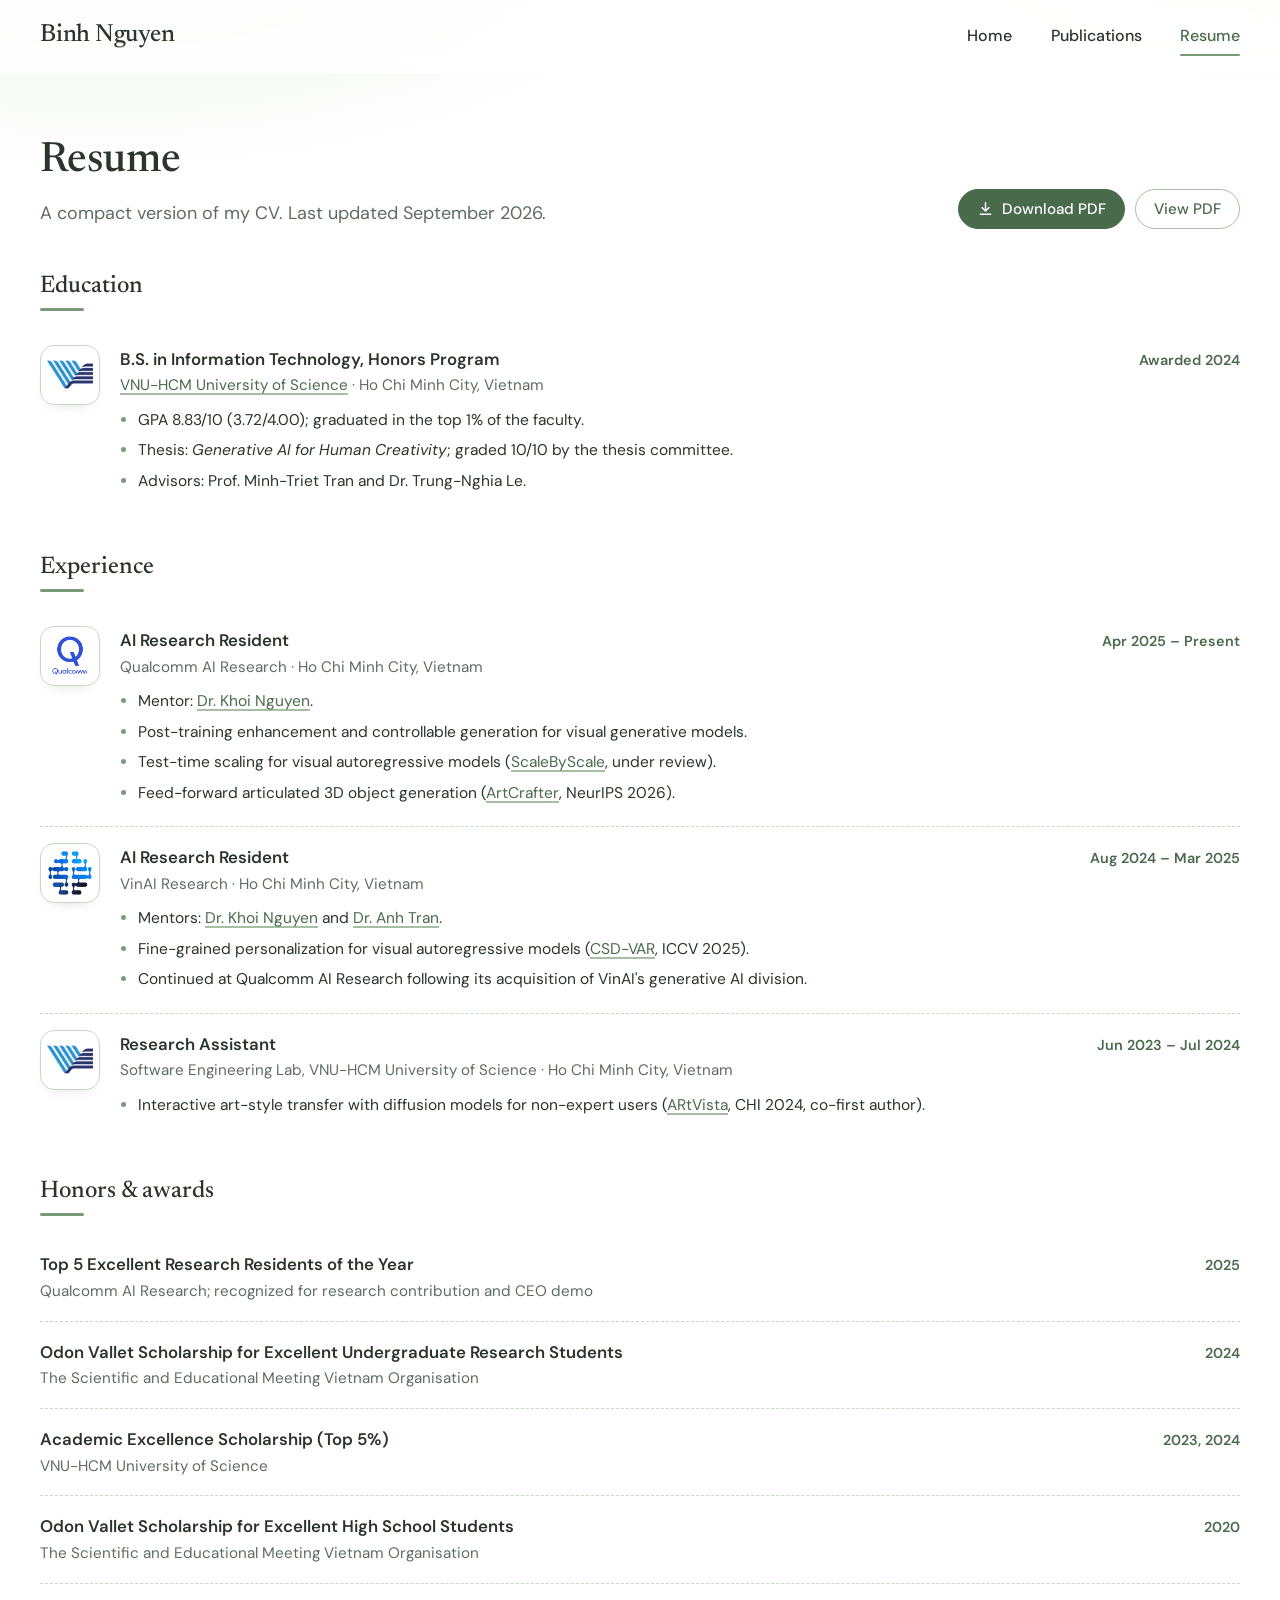
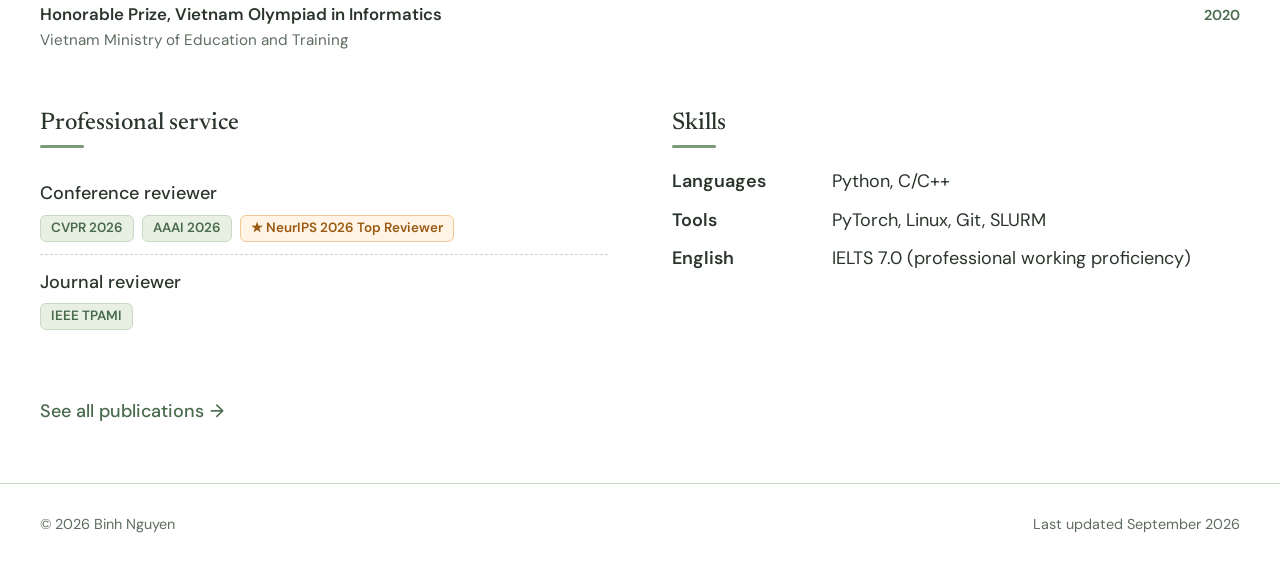
==== commit 974a286a: "Add NeurIPS 2026 Top Reviewer news and badge Co-Authored-By: Claude Opus 5.5 <noreply@anthropic.com>" ====
--- a/resume.html
+++ b/resume.html
@@ -162,7 +162,7 @@
         <h2 class="section-title" id="service">Professional service</h2>
         <ul class="plain-list">
           <li><span class="what">Conference reviewer
-            <span class="venue-row"><span class="venue">CVPR 2026</span><span class="venue">AAAI 2026</span><span class="venue">NeurIPS 2026</span></span></span></li>
+            <span class="venue-row"><span class="venue">CVPR 2026</span><span class="venue">AAAI 2026</span><a class="venue top" href="https://drive.google.com/file/d/11Fdle1Ulq27GxYZ0LKDuiGN_7CxnMfRV/view?usp=sharing" target="_blank" rel="noopener">★ NeurIPS 2026 Top Reviewer</a></span></span></li>
           <li><span class="what">Journal reviewer
             <span class="venue-row"><span class="venue">IEEE TPAMI</span></span></span></li>
         </ul>
--- a/assets/css/style.css
+++ b/assets/css/style.css
@@ -617,3 +617,7 @@
   .nav { gap: 12px; }
   .nav a { font-size: .9rem; }
 }
+
+/* highlighted reviewer award badge */
+.venue.top { text-decoration: none; background: #FFF4E5; color: #9A5A12; border-color: #F2C894; }
+.venue.top:hover { background: #FDE7C8; color: #7A4508; }
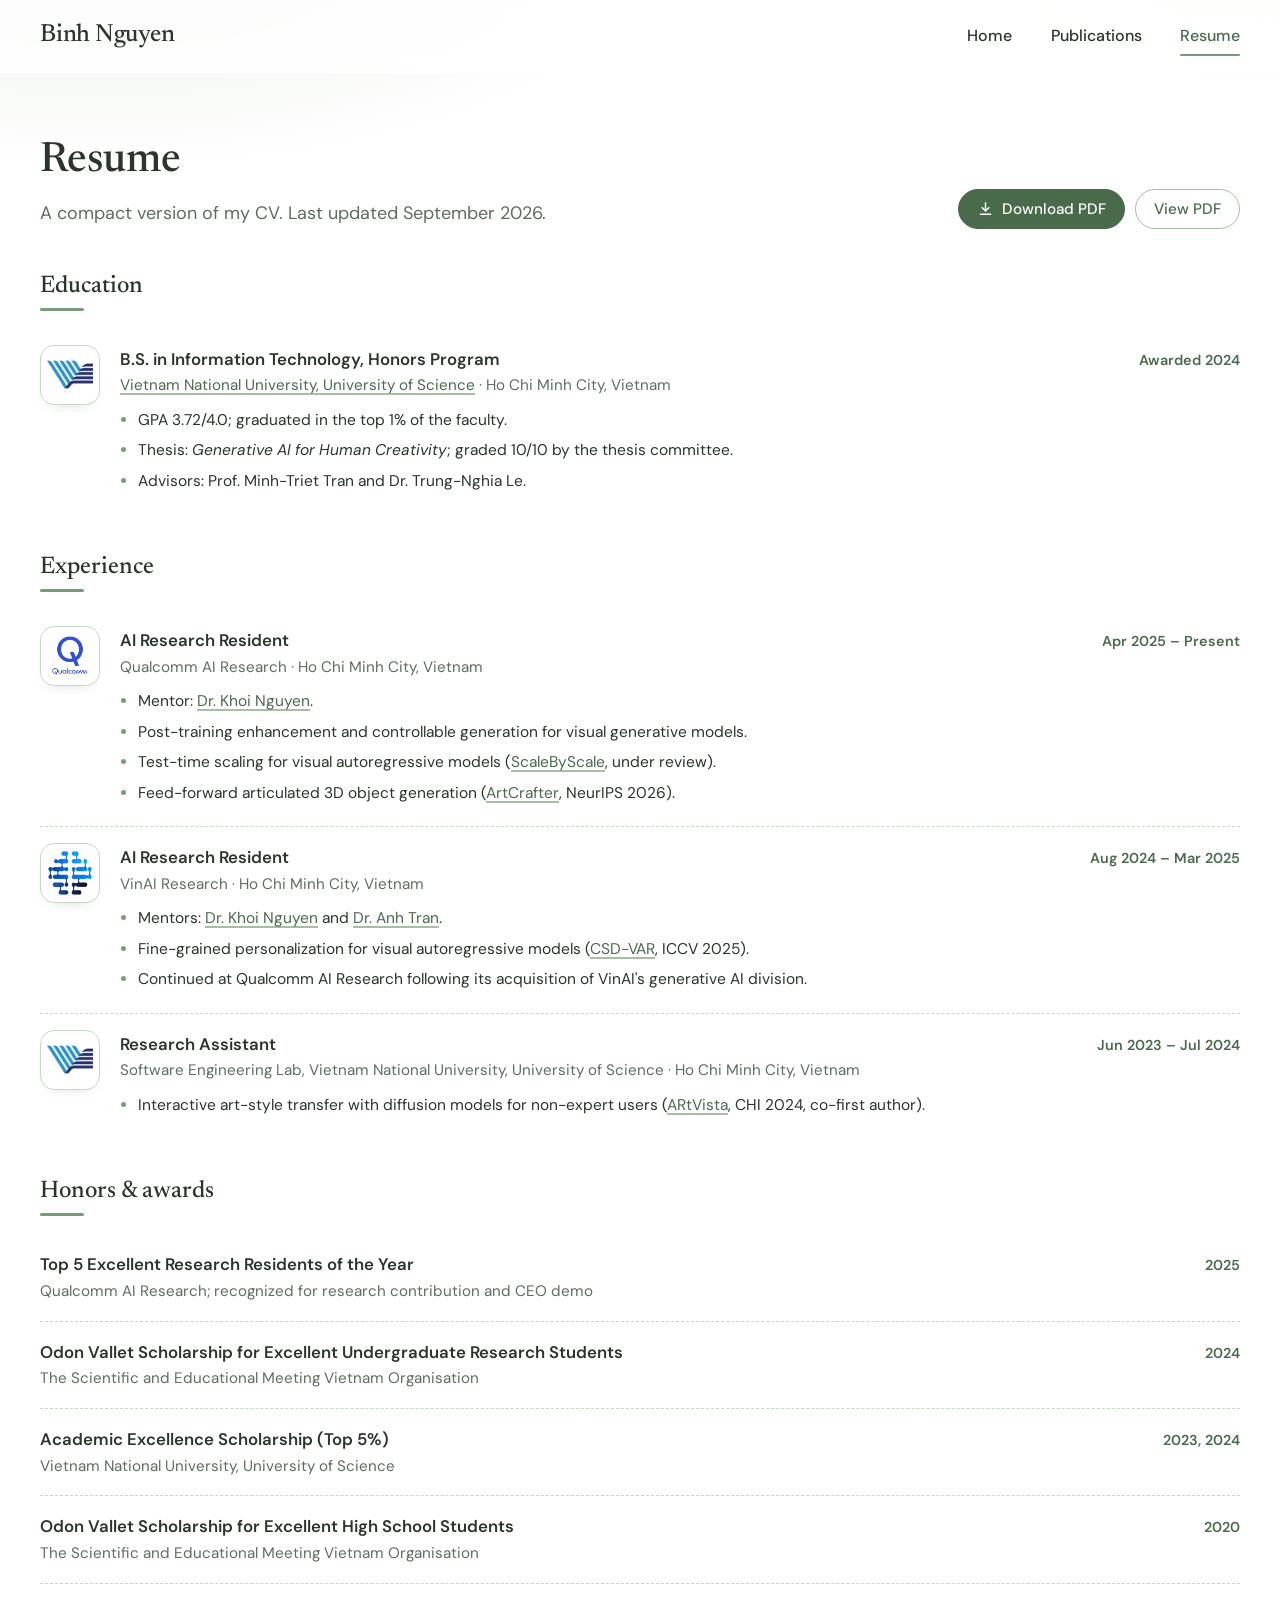
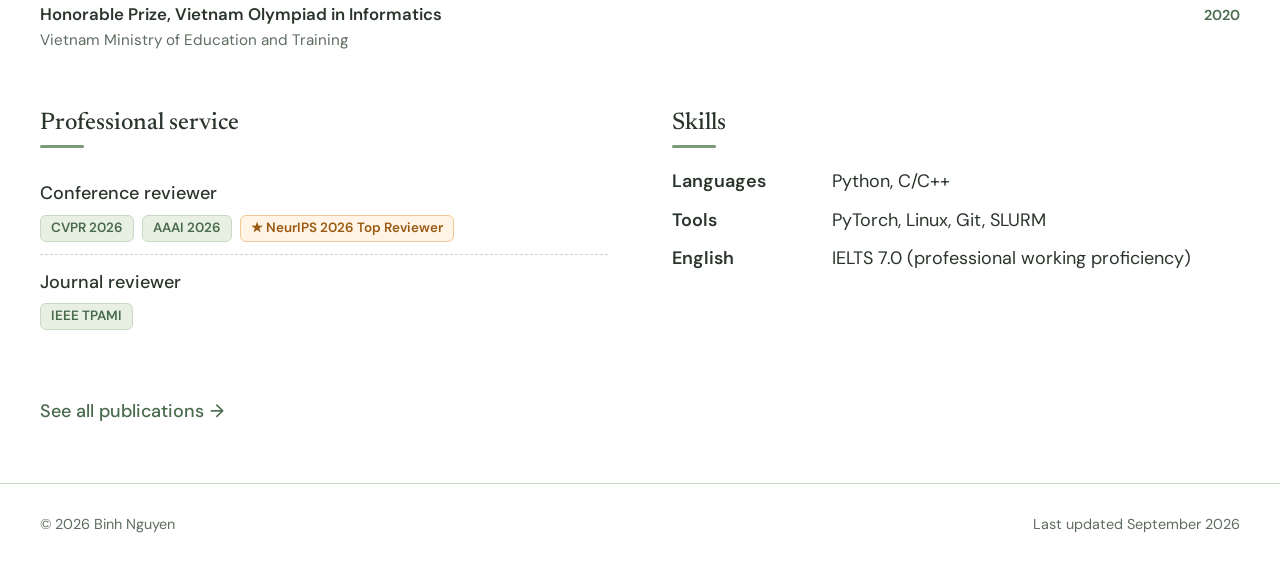
==== commit 5a359ad7: "Update university name, GPA format, and favicon Co-Authored-By: Claude Opus 5.5 <noreply@anthropic.c" ====
--- a/resume.html
+++ b/resume.html
@@ -15,7 +15,7 @@
   </script>
 
   <title>Resume · Binh Nguyen</title>
-  <meta name="description" content="Resume of Quang-Binh (Binh) Nguyen: AI Research Resident at Qualcomm AI Research; B.S. in Information Technology (Honors Program), VNU-HCM University of Science.">
+  <meta name="description" content="Resume of Quang-Binh (Binh) Nguyen: AI Research Resident at Qualcomm AI Research; B.S. in Information Technology (Honors Program), Vietnam National University, University of Science.">
   <meta name="author" content="Quang-Binh Nguyen">
   <link rel="canonical" href="https://nqbinhcs.github.io/resume.html">
 
@@ -62,9 +62,9 @@
             <span class="cv-title">B.S. in Information Technology, Honors Program</span>
             <span class="cv-when">Awarded 2024</span>
           </div>
-          <p class="cv-sub"><a href="https://hcmus.edu.vn/" target="_blank" rel="noopener">VNU-HCM University of Science</a> · Ho Chi Minh City, Vietnam</p>
+          <p class="cv-sub"><a href="https://hcmus.edu.vn/" target="_blank" rel="noopener">Vietnam National University, University of Science</a> · Ho Chi Minh City, Vietnam</p>
           <ul>
-            <li>GPA 8.83/10 (3.72/4.00); graduated in the top 1% of the faculty.</li>
+            <li>GPA 3.72/4.0; graduated in the top 1% of the faculty.</li>
             <li>Thesis: <em>Generative AI for Human Creativity</em>; graded 10/10 by the thesis committee.</li>
             <li>Advisors: Prof. Minh-Triet Tran and Dr. Trung-Nghia Le.</li>
           </ul>
@@ -113,7 +113,7 @@
             <span class="cv-title">Research Assistant</span>
             <span class="cv-when">Jun 2023 – Jul 2024</span>
           </div>
-          <p class="cv-sub">Software Engineering Lab, VNU-HCM University of Science · Ho Chi Minh City, Vietnam</p>
+          <p class="cv-sub">Software Engineering Lab, Vietnam National University, University of Science · Ho Chi Minh City, Vietnam</p>
           <ul>
             <li>Interactive art-style transfer with diffusion models for non-expert users (<a href="publications.html#artvista">ARtVista</a>, CHI 2024, co-first author).</li>
           </ul>
@@ -139,7 +139,7 @@
       <div class="cv-entry plain">
         <div>
           <div class="cv-top"><span class="cv-title">Academic Excellence Scholarship (Top 5%)</span><span class="cv-when">2023, 2024</span></div>
-          <p class="cv-sub">VNU-HCM University of Science</p>
+          <p class="cv-sub">Vietnam National University, University of Science</p>
         </div>
       </div>
       <div class="cv-entry plain">
